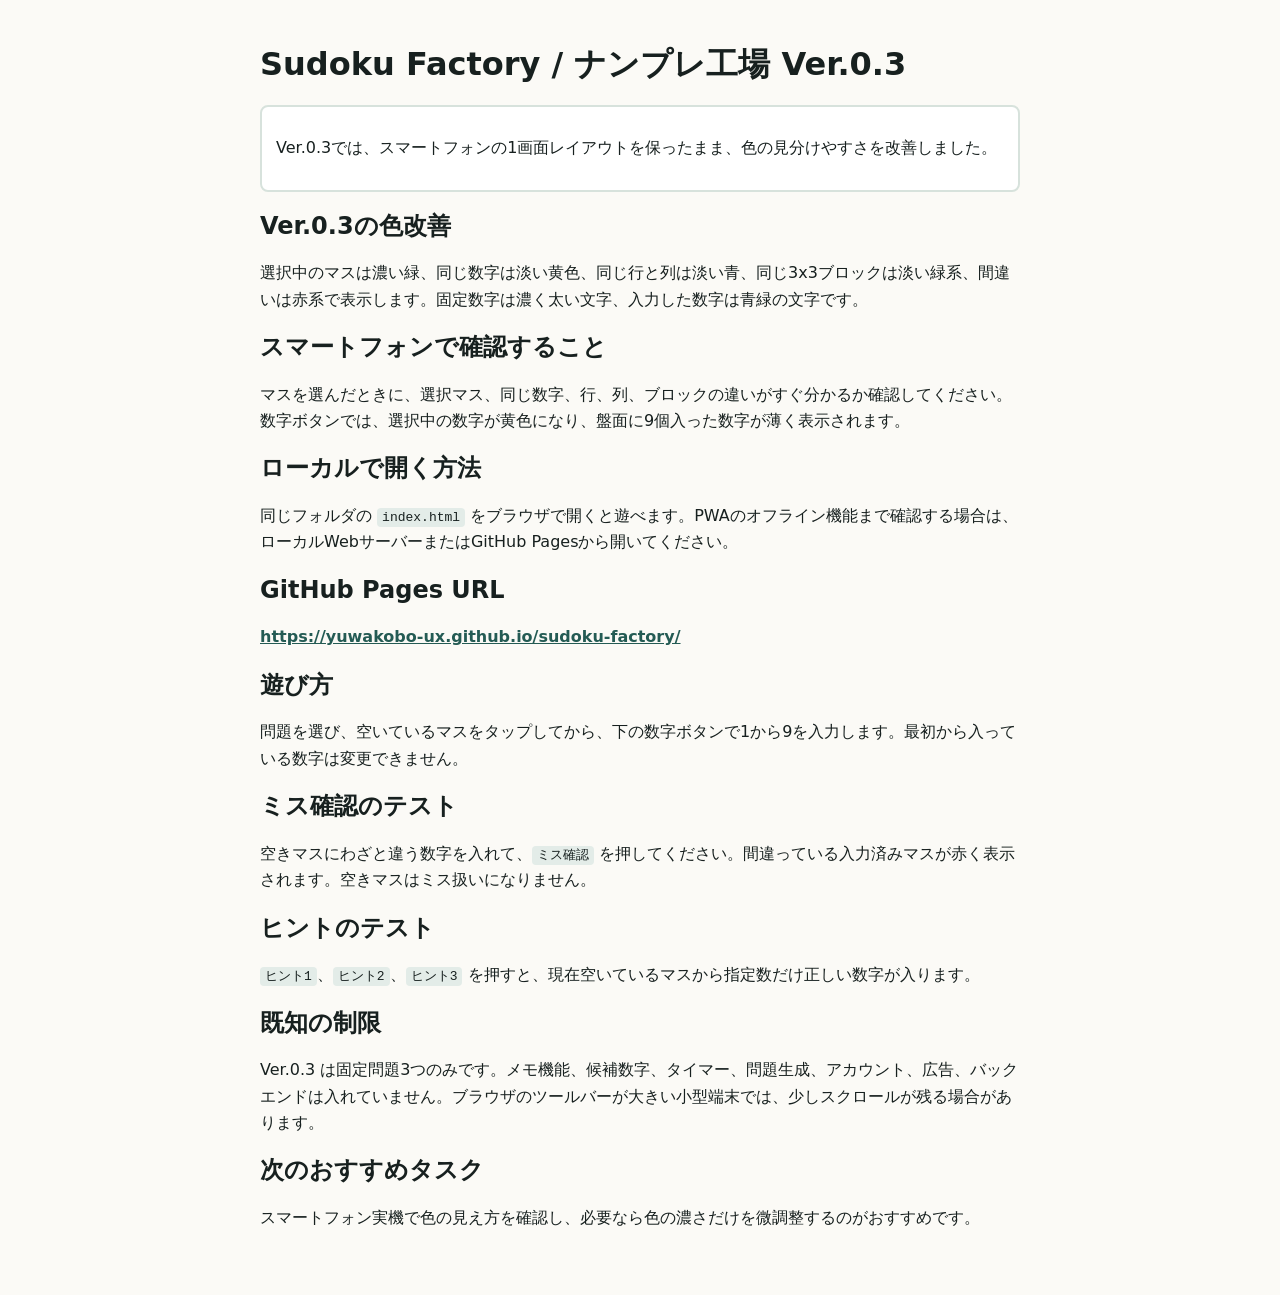
==== OPEN_ME_FIRST.html @ f2e09ce6 "ver0.3 improve sudoku color clarity" ====
<!doctype html>
<html lang="ja">
<head>
  <meta charset="utf-8">
  <meta name="viewport" content="width=device-width, initial-scale=1">
  <title>OPEN ME FIRST - Sudoku Factory Ver.0.3</title>
  <style>
    body {
      max-width: 760px;
      margin: 0 auto;
      padding: 24px 16px 48px;
      color: #17201f;
      font-family: system-ui, -apple-system, BlinkMacSystemFont, "Segoe UI", sans-serif;
      line-height: 1.65;
      background: #fbfaf6;
    }
    h1, h2 {
      line-height: 1.2;
    }
    a {
      color: #245b54;
      font-weight: 700;
    }
    code {
      padding: 2px 5px;
      border-radius: 4px;
      background: #e3ece8;
    }
    .box {
      border: 2px solid #d7e2dc;
      border-radius: 8px;
      padding: 12px 14px;
      background: #fff;
    }
  </style>
</head>
<body>
  <h1>Sudoku Factory / ナンプレ工場 Ver.0.3</h1>
  <div class="box">
    <p>Ver.0.3では、スマートフォンの1画面レイアウトを保ったまま、色の見分けやすさを改善しました。</p>
  </div>

  <h2>Ver.0.3の色改善</h2>
  <p>選択中のマスは濃い緑、同じ数字は淡い黄色、同じ行と列は淡い青、同じ3x3ブロックは淡い緑系、間違いは赤系で表示します。固定数字は濃く太い文字、入力した数字は青緑の文字です。</p>

  <h2>スマートフォンで確認すること</h2>
  <p>マスを選んだときに、選択マス、同じ数字、行、列、ブロックの違いがすぐ分かるか確認してください。数字ボタンでは、選択中の数字が黄色になり、盤面に9個入った数字が薄く表示されます。</p>

  <h2>ローカルで開く方法</h2>
  <p>同じフォルダの <code>index.html</code> をブラウザで開くと遊べます。PWAのオフライン機能まで確認する場合は、ローカルWebサーバーまたはGitHub Pagesから開いてください。</p>

  <h2>GitHub Pages URL</h2>
  <p><a href="https://yuwakobo-ux.github.io/sudoku-factory/">https://yuwakobo-ux.github.io/sudoku-factory/</a></p>

  <h2>遊び方</h2>
  <p>問題を選び、空いているマスをタップしてから、下の数字ボタンで1から9を入力します。最初から入っている数字は変更できません。</p>

  <h2>ミス確認のテスト</h2>
  <p>空きマスにわざと違う数字を入れて、<code>ミス確認</code> を押してください。間違っている入力済みマスが赤く表示されます。空きマスはミス扱いになりません。</p>

  <h2>ヒントのテスト</h2>
  <p><code>ヒント1</code>、<code>ヒント2</code>、<code>ヒント3</code> を押すと、現在空いているマスから指定数だけ正しい数字が入ります。</p>

  <h2>既知の制限</h2>
  <p>Ver.0.3 は固定問題3つのみです。メモ機能、候補数字、タイマー、問題生成、アカウント、広告、バックエンドは入れていません。ブラウザのツールバーが大きい小型端末では、少しスクロールが残る場合があります。</p>

  <h2>次のおすすめタスク</h2>
  <p>スマートフォン実機で色の見え方を確認し、必要なら色の濃さだけを微調整するのがおすすめです。</p>
</body>
</html>
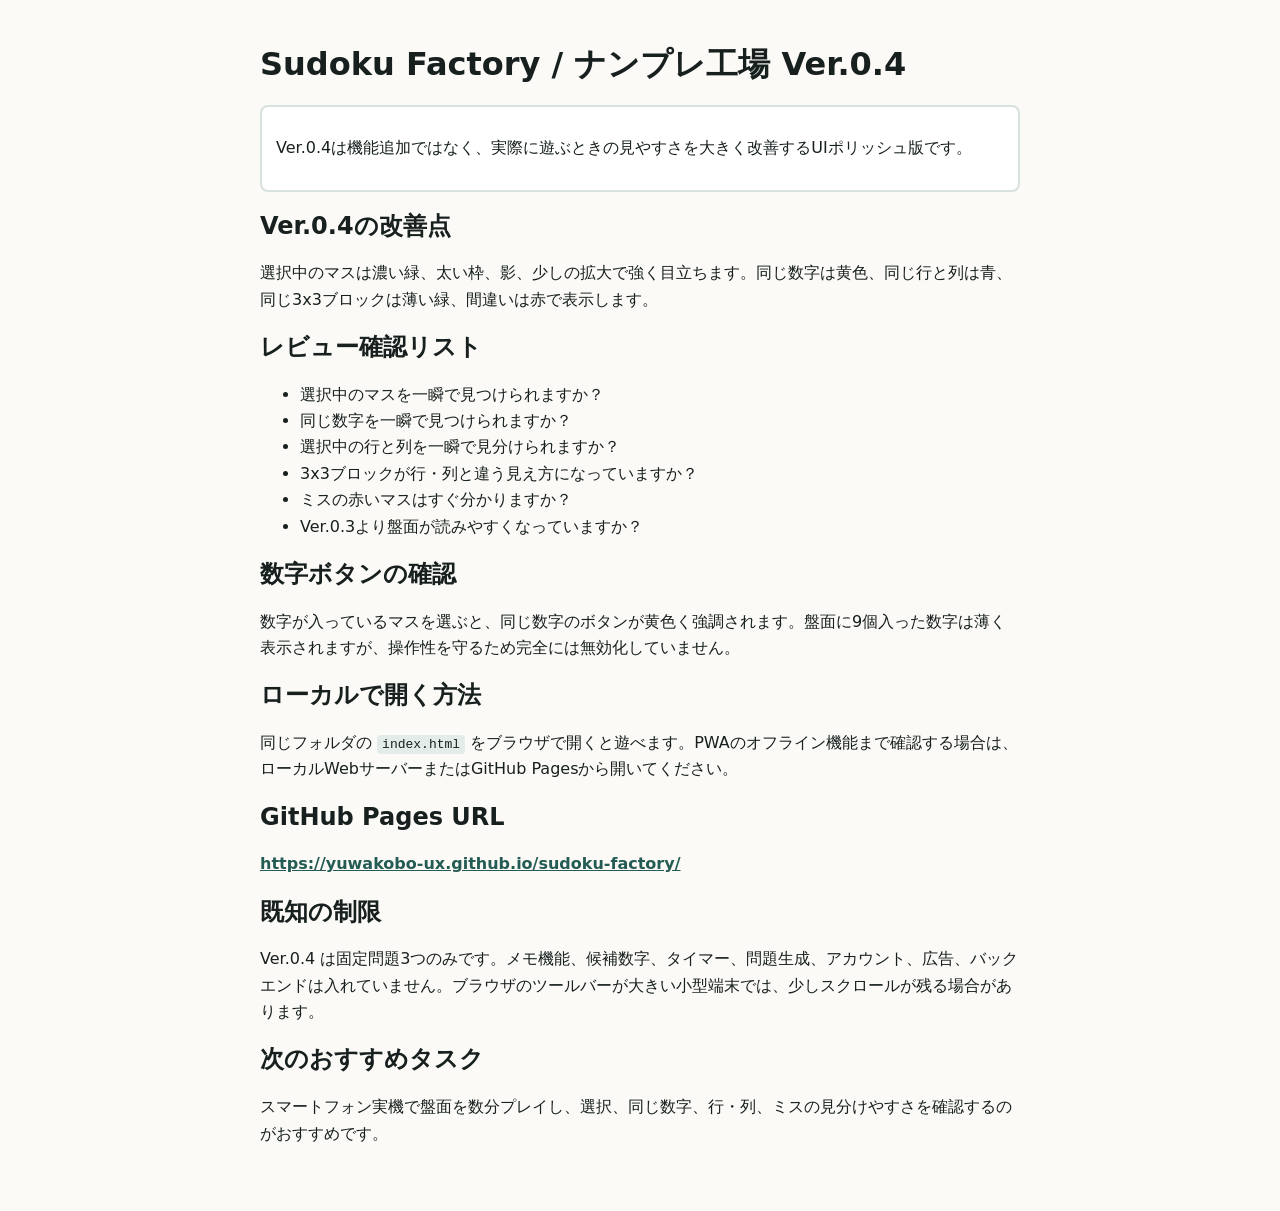
==== commit dd19e5d7: "ver0.4 professional sudoku ui polish" ====
--- a/OPEN_ME_FIRST.html
+++ b/OPEN_ME_FIRST.html
@@ -3,7 +3,7 @@
 <head>
   <meta charset="utf-8">
   <meta name="viewport" content="width=device-width, initial-scale=1">
-  <title>OPEN ME FIRST - Sudoku Factory Ver.0.3</title>
+  <title>OPEN ME FIRST - Sudoku Factory Ver.0.4</title>
   <style>
     body {
       max-width: 760px;
@@ -35,16 +35,26 @@
   </style>
 </head>
 <body>
-  <h1>Sudoku Factory / ナンプレ工場 Ver.0.3</h1>
+  <h1>Sudoku Factory / ナンプレ工場 Ver.0.4</h1>
   <div class="box">
-    <p>Ver.0.3では、スマートフォンの1画面レイアウトを保ったまま、色の見分けやすさを改善しました。</p>
+    <p>Ver.0.4は機能追加ではなく、実際に遊ぶときの見やすさを大きく改善するUIポリッシュ版です。</p>
   </div>
 
-  <h2>Ver.0.3の色改善</h2>
-  <p>選択中のマスは濃い緑、同じ数字は淡い黄色、同じ行と列は淡い青、同じ3x3ブロックは淡い緑系、間違いは赤系で表示します。固定数字は濃く太い文字、入力した数字は青緑の文字です。</p>
+  <h2>Ver.0.4の改善点</h2>
+  <p>選択中のマスは濃い緑、太い枠、影、少しの拡大で強く目立ちます。同じ数字は黄色、同じ行と列は青、同じ3x3ブロックは薄い緑、間違いは赤で表示します。</p>
 
-  <h2>スマートフォンで確認すること</h2>
-  <p>マスを選んだときに、選択マス、同じ数字、行、列、ブロックの違いがすぐ分かるか確認してください。数字ボタンでは、選択中の数字が黄色になり、盤面に9個入った数字が薄く表示されます。</p>
+  <h2>レビュー確認リスト</h2>
+  <ul>
+    <li>選択中のマスを一瞬で見つけられますか？</li>
+    <li>同じ数字を一瞬で見つけられますか？</li>
+    <li>選択中の行と列を一瞬で見分けられますか？</li>
+    <li>3x3ブロックが行・列と違う見え方になっていますか？</li>
+    <li>ミスの赤いマスはすぐ分かりますか？</li>
+    <li>Ver.0.3より盤面が読みやすくなっていますか？</li>
+  </ul>
+
+  <h2>数字ボタンの確認</h2>
+  <p>数字が入っているマスを選ぶと、同じ数字のボタンが黄色く強調されます。盤面に9個入った数字は薄く表示されますが、操作性を守るため完全には無効化していません。</p>
 
   <h2>ローカルで開く方法</h2>
   <p>同じフォルダの <code>index.html</code> をブラウザで開くと遊べます。PWAのオフライン機能まで確認する場合は、ローカルWebサーバーまたはGitHub Pagesから開いてください。</p>
@@ -52,19 +62,10 @@
   <h2>GitHub Pages URL</h2>
   <p><a href="https://yuwakobo-ux.github.io/sudoku-factory/">https://yuwakobo-ux.github.io/sudoku-factory/</a></p>
 
-  <h2>遊び方</h2>
-  <p>問題を選び、空いているマスをタップしてから、下の数字ボタンで1から9を入力します。最初から入っている数字は変更できません。</p>
-
-  <h2>ミス確認のテスト</h2>
-  <p>空きマスにわざと違う数字を入れて、<code>ミス確認</code> を押してください。間違っている入力済みマスが赤く表示されます。空きマスはミス扱いになりません。</p>
-
-  <h2>ヒントのテスト</h2>
-  <p><code>ヒント1</code>、<code>ヒント2</code>、<code>ヒント3</code> を押すと、現在空いているマスから指定数だけ正しい数字が入ります。</p>
-
   <h2>既知の制限</h2>
-  <p>Ver.0.3 は固定問題3つのみです。メモ機能、候補数字、タイマー、問題生成、アカウント、広告、バックエンドは入れていません。ブラウザのツールバーが大きい小型端末では、少しスクロールが残る場合があります。</p>
+  <p>Ver.0.4 は固定問題3つのみです。メモ機能、候補数字、タイマー、問題生成、アカウント、広告、バックエンドは入れていません。ブラウザのツールバーが大きい小型端末では、少しスクロールが残る場合があります。</p>
 
   <h2>次のおすすめタスク</h2>
-  <p>スマートフォン実機で色の見え方を確認し、必要なら色の濃さだけを微調整するのがおすすめです。</p>
+  <p>スマートフォン実機で盤面を数分プレイし、選択、同じ数字、行・列、ミスの見分けやすさを確認するのがおすすめです。</p>
 </body>
 </html>
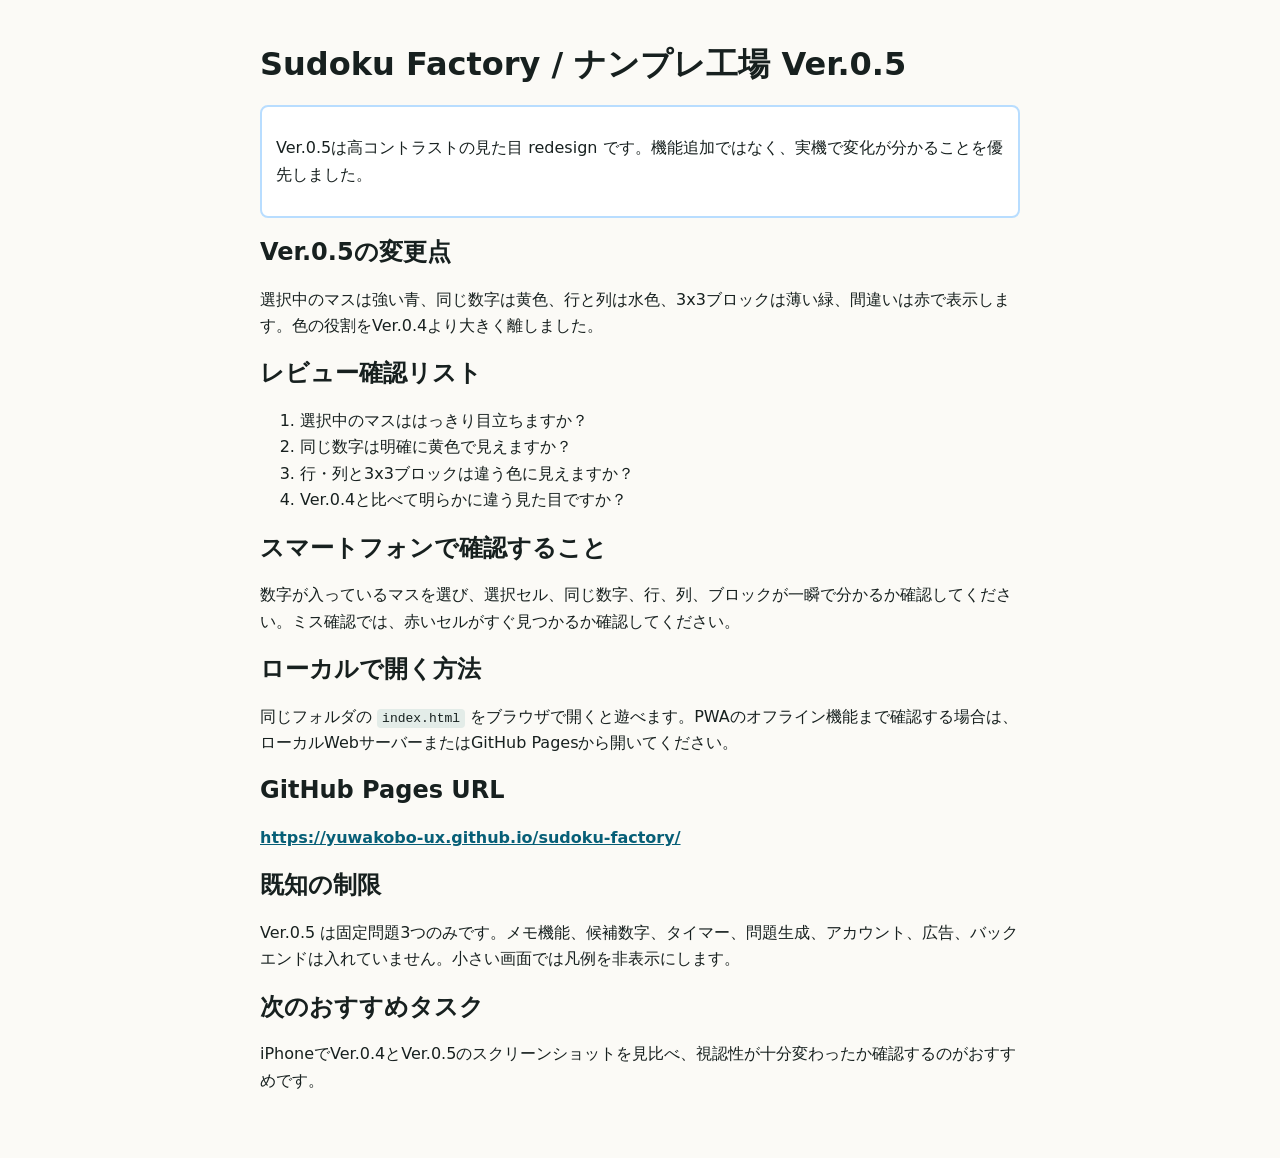
==== commit 32b1e342: "ver0.5 high contrast sudoku visual redesign" ====
--- a/OPEN_ME_FIRST.html
+++ b/OPEN_ME_FIRST.html
@@ -3,7 +3,7 @@
 <head>
   <meta charset="utf-8">
   <meta name="viewport" content="width=device-width, initial-scale=1">
-  <title>OPEN ME FIRST - Sudoku Factory Ver.0.4</title>
+  <title>OPEN ME FIRST - Sudoku Factory Ver.0.5</title>
   <style>
     body {
       max-width: 760px;
@@ -18,7 +18,7 @@
       line-height: 1.2;
     }
     a {
-      color: #245b54;
+      color: #075f77;
       font-weight: 700;
     }
     code {
@@ -27,7 +27,7 @@
       background: #e3ece8;
     }
     .box {
-      border: 2px solid #d7e2dc;
+      border: 2px solid #b8ddff;
       border-radius: 8px;
       padding: 12px 14px;
       background: #fff;
@@ -35,26 +35,24 @@
   </style>
 </head>
 <body>
-  <h1>Sudoku Factory / ナンプレ工場 Ver.0.4</h1>
+  <h1>Sudoku Factory / ナンプレ工場 Ver.0.5</h1>
   <div class="box">
-    <p>Ver.0.4は機能追加ではなく、実際に遊ぶときの見やすさを大きく改善するUIポリッシュ版です。</p>
+    <p>Ver.0.5は高コントラストの見た目 redesign です。機能追加ではなく、実機で変化が分かることを優先しました。</p>
   </div>
 
-  <h2>Ver.0.4の改善点</h2>
-  <p>選択中のマスは濃い緑、太い枠、影、少しの拡大で強く目立ちます。同じ数字は黄色、同じ行と列は青、同じ3x3ブロックは薄い緑、間違いは赤で表示します。</p>
+  <h2>Ver.0.5の変更点</h2>
+  <p>選択中のマスは強い青、同じ数字は黄色、行と列は水色、3x3ブロックは薄い緑、間違いは赤で表示します。色の役割をVer.0.4より大きく離しました。</p>
 
   <h2>レビュー確認リスト</h2>
-  <ul>
-    <li>選択中のマスを一瞬で見つけられますか？</li>
-    <li>同じ数字を一瞬で見つけられますか？</li>
-    <li>選択中の行と列を一瞬で見分けられますか？</li>
-    <li>3x3ブロックが行・列と違う見え方になっていますか？</li>
-    <li>ミスの赤いマスはすぐ分かりますか？</li>
-    <li>Ver.0.3より盤面が読みやすくなっていますか？</li>
-  </ul>
+  <ol>
+    <li>選択中のマスははっきり目立ちますか？</li>
+    <li>同じ数字は明確に黄色で見えますか？</li>
+    <li>行・列と3x3ブロックは違う色に見えますか？</li>
+    <li>Ver.0.4と比べて明らかに違う見た目ですか？</li>
+  </ol>
 
-  <h2>数字ボタンの確認</h2>
-  <p>数字が入っているマスを選ぶと、同じ数字のボタンが黄色く強調されます。盤面に9個入った数字は薄く表示されますが、操作性を守るため完全には無効化していません。</p>
+  <h2>スマートフォンで確認すること</h2>
+  <p>数字が入っているマスを選び、選択セル、同じ数字、行、列、ブロックが一瞬で分かるか確認してください。ミス確認では、赤いセルがすぐ見つかるか確認してください。</p>
 
   <h2>ローカルで開く方法</h2>
   <p>同じフォルダの <code>index.html</code> をブラウザで開くと遊べます。PWAのオフライン機能まで確認する場合は、ローカルWebサーバーまたはGitHub Pagesから開いてください。</p>
@@ -63,9 +61,9 @@
   <p><a href="https://yuwakobo-ux.github.io/sudoku-factory/">https://yuwakobo-ux.github.io/sudoku-factory/</a></p>
 
   <h2>既知の制限</h2>
-  <p>Ver.0.4 は固定問題3つのみです。メモ機能、候補数字、タイマー、問題生成、アカウント、広告、バックエンドは入れていません。ブラウザのツールバーが大きい小型端末では、少しスクロールが残る場合があります。</p>
+  <p>Ver.0.5 は固定問題3つのみです。メモ機能、候補数字、タイマー、問題生成、アカウント、広告、バックエンドは入れていません。小さい画面では凡例を非表示にします。</p>
 
   <h2>次のおすすめタスク</h2>
-  <p>スマートフォン実機で盤面を数分プレイし、選択、同じ数字、行・列、ミスの見分けやすさを確認するのがおすすめです。</p>
+  <p>iPhoneでVer.0.4とVer.0.5のスクリーンショットを見比べ、視認性が十分変わったか確認するのがおすすめです。</p>
 </body>
 </html>
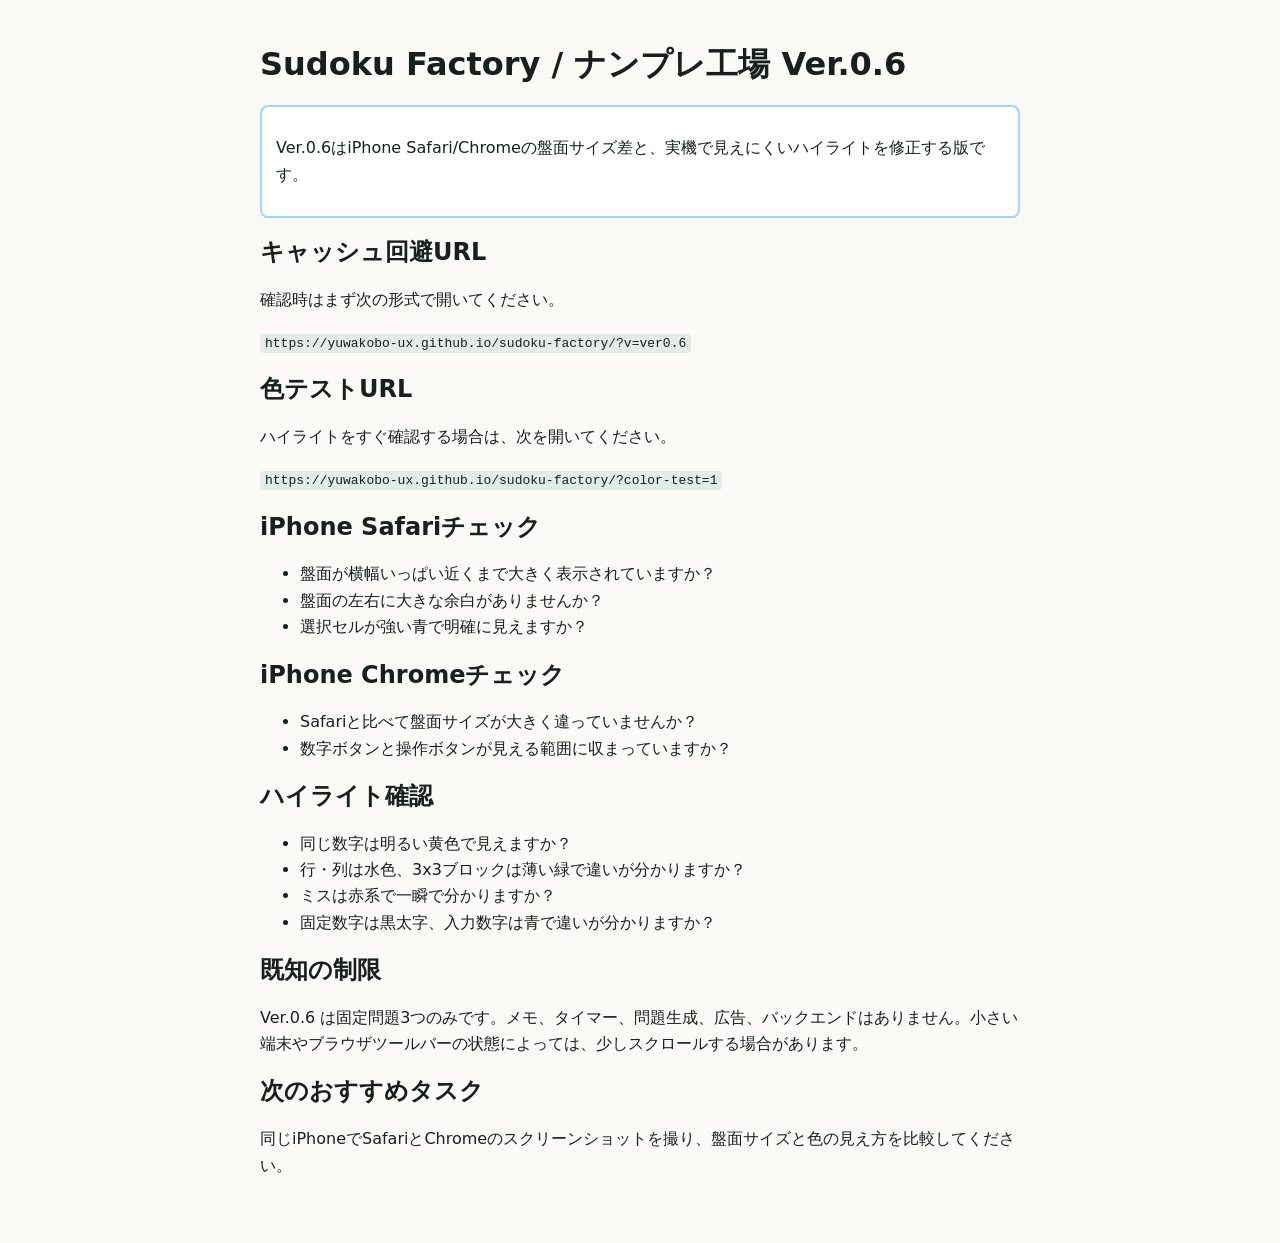
==== commit 9b8f5274: "ver0.6 fix safari chrome layout and contrast" ====
--- a/OPEN_ME_FIRST.html
+++ b/OPEN_ME_FIRST.html
@@ -3,7 +3,7 @@
 <head>
   <meta charset="utf-8">
   <meta name="viewport" content="width=device-width, initial-scale=1">
-  <title>OPEN ME FIRST - Sudoku Factory Ver.0.5</title>
+  <title>OPEN ME FIRST - Sudoku Factory Ver.0.6</title>
   <style>
     body {
       max-width: 760px;
@@ -18,7 +18,7 @@
       line-height: 1.2;
     }
     a {
-      color: #075f77;
+      color: #0057d8;
       font-weight: 700;
     }
     code {
@@ -27,7 +27,7 @@
       background: #e3ece8;
     }
     .box {
-      border: 2px solid #b8ddff;
+      border: 2px solid #9fd4ff;
       border-radius: 8px;
       padding: 12px 14px;
       background: #fff;
@@ -35,35 +35,44 @@
   </style>
 </head>
 <body>
-  <h1>Sudoku Factory / ナンプレ工場 Ver.0.5</h1>
+  <h1>Sudoku Factory / ナンプレ工場 Ver.0.6</h1>
   <div class="box">
-    <p>Ver.0.5は高コントラストの見た目 redesign です。機能追加ではなく、実機で変化が分かることを優先しました。</p>
+    <p>Ver.0.6はiPhone Safari/Chromeの盤面サイズ差と、実機で見えにくいハイライトを修正する版です。</p>
   </div>
 
-  <h2>Ver.0.5の変更点</h2>
-  <p>選択中のマスは強い青、同じ数字は黄色、行と列は水色、3x3ブロックは薄い緑、間違いは赤で表示します。色の役割をVer.0.4より大きく離しました。</p>
+  <h2>キャッシュ回避URL</h2>
+  <p>確認時はまず次の形式で開いてください。</p>
+  <p><code>https://yuwakobo-ux.github.io/sudoku-factory/?v=ver0.6</code></p>
 
-  <h2>レビュー確認リスト</h2>
-  <ol>
-    <li>選択中のマスははっきり目立ちますか？</li>
-    <li>同じ数字は明確に黄色で見えますか？</li>
-    <li>行・列と3x3ブロックは違う色に見えますか？</li>
-    <li>Ver.0.4と比べて明らかに違う見た目ですか？</li>
-  </ol>
+  <h2>色テストURL</h2>
+  <p>ハイライトをすぐ確認する場合は、次を開いてください。</p>
+  <p><code>https://yuwakobo-ux.github.io/sudoku-factory/?color-test=1</code></p>
 
-  <h2>スマートフォンで確認すること</h2>
-  <p>数字が入っているマスを選び、選択セル、同じ数字、行、列、ブロックが一瞬で分かるか確認してください。ミス確認では、赤いセルがすぐ見つかるか確認してください。</p>
+  <h2>iPhone Safariチェック</h2>
+  <ul>
+    <li>盤面が横幅いっぱい近くまで大きく表示されていますか？</li>
+    <li>盤面の左右に大きな余白がありませんか？</li>
+    <li>選択セルが強い青で明確に見えますか？</li>
+  </ul>
 
-  <h2>ローカルで開く方法</h2>
-  <p>同じフォルダの <code>index.html</code> をブラウザで開くと遊べます。PWAのオフライン機能まで確認する場合は、ローカルWebサーバーまたはGitHub Pagesから開いてください。</p>
+  <h2>iPhone Chromeチェック</h2>
+  <ul>
+    <li>Safariと比べて盤面サイズが大きく違っていませんか？</li>
+    <li>数字ボタンと操作ボタンが見える範囲に収まっていますか？</li>
+  </ul>
 
-  <h2>GitHub Pages URL</h2>
-  <p><a href="https://yuwakobo-ux.github.io/sudoku-factory/">https://yuwakobo-ux.github.io/sudoku-factory/</a></p>
+  <h2>ハイライト確認</h2>
+  <ul>
+    <li>同じ数字は明るい黄色で見えますか？</li>
+    <li>行・列は水色、3x3ブロックは薄い緑で違いが分かりますか？</li>
+    <li>ミスは赤系で一瞬で分かりますか？</li>
+    <li>固定数字は黒太字、入力数字は青で違いが分かりますか？</li>
+  </ul>
 
   <h2>既知の制限</h2>
-  <p>Ver.0.5 は固定問題3つのみです。メモ機能、候補数字、タイマー、問題生成、アカウント、広告、バックエンドは入れていません。小さい画面では凡例を非表示にします。</p>
+  <p>Ver.0.6 は固定問題3つのみです。メモ、タイマー、問題生成、広告、バックエンドはありません。小さい端末やブラウザツールバーの状態によっては、少しスクロールする場合があります。</p>
 
   <h2>次のおすすめタスク</h2>
-  <p>iPhoneでVer.0.4とVer.0.5のスクリーンショットを見比べ、視認性が十分変わったか確認するのがおすすめです。</p>
+  <p>同じiPhoneでSafariとChromeのスクリーンショットを撮り、盤面サイズと色の見え方を比較してください。</p>
 </body>
 </html>
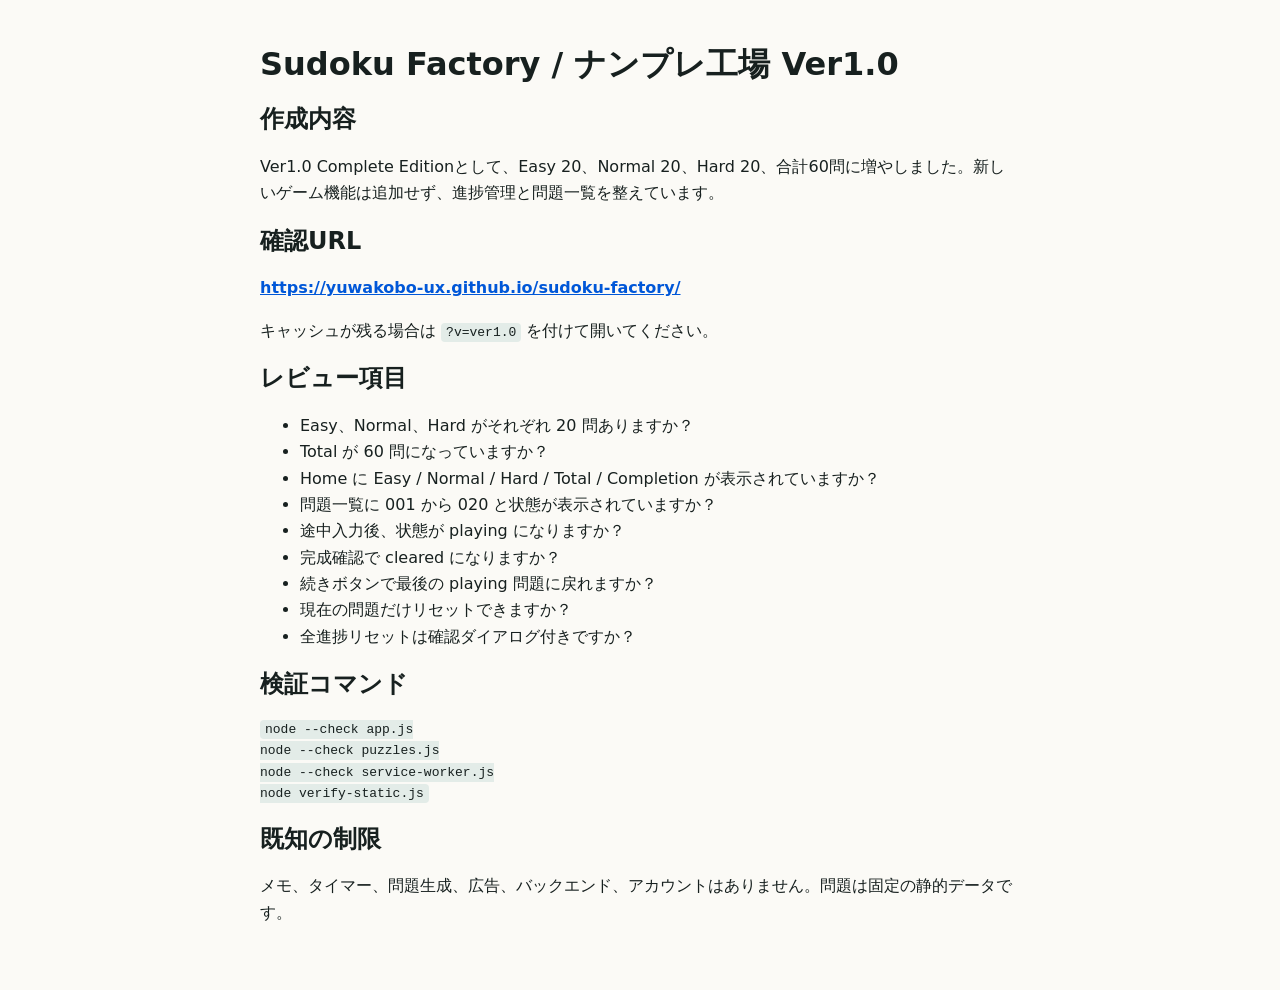
==== commit 36f195dd: "ver1.0 complete sudoku edition" ====
--- a/OPEN_ME_FIRST.html
+++ b/OPEN_ME_FIRST.html
@@ -3,7 +3,7 @@
 <head>
   <meta charset="utf-8">
   <meta name="viewport" content="width=device-width, initial-scale=1">
-  <title>OPEN ME FIRST - Sudoku Factory Ver.0.6</title>
+  <title>OPEN ME FIRST - Sudoku Factory Ver1.0</title>
   <style>
     body {
       max-width: 760px;
@@ -26,53 +26,38 @@
       border-radius: 4px;
       background: #e3ece8;
     }
-    .box {
-      border: 2px solid #9fd4ff;
-      border-radius: 8px;
-      padding: 12px 14px;
-      background: #fff;
-    }
   </style>
 </head>
 <body>
-  <h1>Sudoku Factory / ナンプレ工場 Ver.0.6</h1>
-  <div class="box">
-    <p>Ver.0.6はiPhone Safari/Chromeの盤面サイズ差と、実機で見えにくいハイライトを修正する版です。</p>
-  </div>
+  <h1>Sudoku Factory / ナンプレ工場 Ver1.0</h1>
 
-  <h2>キャッシュ回避URL</h2>
-  <p>確認時はまず次の形式で開いてください。</p>
-  <p><code>https://yuwakobo-ux.github.io/sudoku-factory/?v=ver0.6</code></p>
+  <h2>作成内容</h2>
+  <p>Ver1.0 Complete Editionとして、Easy 20、Normal 20、Hard 20、合計60問に増やしました。新しいゲーム機能は追加せず、進捗管理と問題一覧を整えています。</p>
 
-  <h2>色テストURL</h2>
-  <p>ハイライトをすぐ確認する場合は、次を開いてください。</p>
-  <p><code>https://yuwakobo-ux.github.io/sudoku-factory/?color-test=1</code></p>
+  <h2>確認URL</h2>
+  <p><a href="https://yuwakobo-ux.github.io/sudoku-factory/">https://yuwakobo-ux.github.io/sudoku-factory/</a></p>
+  <p>キャッシュが残る場合は <code>?v=ver1.0</code> を付けて開いてください。</p>
 
-  <h2>iPhone Safariチェック</h2>
+  <h2>レビュー項目</h2>
   <ul>
-    <li>盤面が横幅いっぱい近くまで大きく表示されていますか？</li>
-    <li>盤面の左右に大きな余白がありませんか？</li>
-    <li>選択セルが強い青で明確に見えますか？</li>
+    <li>Easy、Normal、Hard がそれぞれ 20 問ありますか？</li>
+    <li>Total が 60 問になっていますか？</li>
+    <li>Home に Easy / Normal / Hard / Total / Completion が表示されていますか？</li>
+    <li>問題一覧に 001 から 020 と状態が表示されていますか？</li>
+    <li>途中入力後、状態が playing になりますか？</li>
+    <li>完成確認で cleared になりますか？</li>
+    <li>続きボタンで最後の playing 問題に戻れますか？</li>
+    <li>現在の問題だけリセットできますか？</li>
+    <li>全進捗リセットは確認ダイアログ付きですか？</li>
   </ul>
 
-  <h2>iPhone Chromeチェック</h2>
-  <ul>
-    <li>Safariと比べて盤面サイズが大きく違っていませんか？</li>
-    <li>数字ボタンと操作ボタンが見える範囲に収まっていますか？</li>
-  </ul>
-
-  <h2>ハイライト確認</h2>
-  <ul>
-    <li>同じ数字は明るい黄色で見えますか？</li>
-    <li>行・列は水色、3x3ブロックは薄い緑で違いが分かりますか？</li>
-    <li>ミスは赤系で一瞬で分かりますか？</li>
-    <li>固定数字は黒太字、入力数字は青で違いが分かりますか？</li>
-  </ul>
+  <h2>検証コマンド</h2>
+  <pre><code>node --check app.js
+node --check puzzles.js
+node --check service-worker.js
+node verify-static.js</code></pre>
 
   <h2>既知の制限</h2>
-  <p>Ver.0.6 は固定問題3つのみです。メモ、タイマー、問題生成、広告、バックエンドはありません。小さい端末やブラウザツールバーの状態によっては、少しスクロールする場合があります。</p>
-
-  <h2>次のおすすめタスク</h2>
-  <p>同じiPhoneでSafariとChromeのスクリーンショットを撮り、盤面サイズと色の見え方を比較してください。</p>
+  <p>メモ、タイマー、問題生成、広告、バックエンド、アカウントはありません。問題は固定の静的データです。</p>
 </body>
 </html>
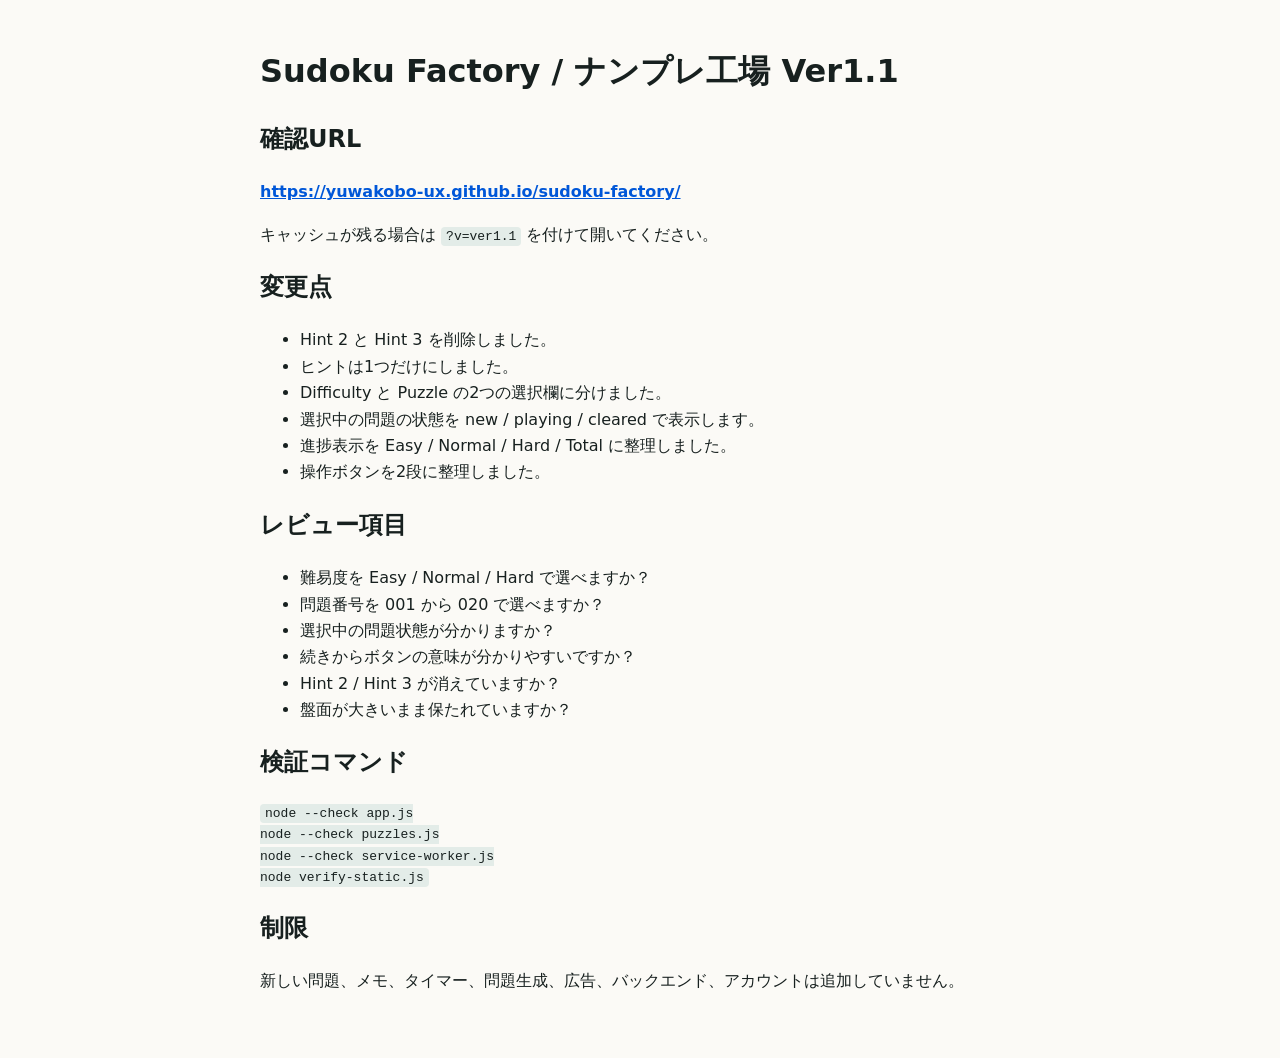
==== commit 6a040270: "ver1.1 improve puzzle selection and layout" ====
--- a/OPEN_ME_FIRST.html
+++ b/OPEN_ME_FIRST.html
@@ -3,7 +3,7 @@
 <head>
   <meta charset="utf-8">
   <meta name="viewport" content="width=device-width, initial-scale=1">
-  <title>OPEN ME FIRST - Sudoku Factory Ver1.0</title>
+  <title>OPEN ME FIRST - Sudoku Factory Ver1.1</title>
   <style>
     body {
       max-width: 760px;
@@ -13,9 +13,6 @@
       font-family: system-ui, -apple-system, BlinkMacSystemFont, "Segoe UI", sans-serif;
       line-height: 1.65;
       background: #fbfaf6;
-    }
-    h1, h2 {
-      line-height: 1.2;
     }
     a {
       color: #0057d8;
@@ -29,26 +26,30 @@
   </style>
 </head>
 <body>
-  <h1>Sudoku Factory / ナンプレ工場 Ver1.0</h1>
-
-  <h2>作成内容</h2>
-  <p>Ver1.0 Complete Editionとして、Easy 20、Normal 20、Hard 20、合計60問に増やしました。新しいゲーム機能は追加せず、進捗管理と問題一覧を整えています。</p>
+  <h1>Sudoku Factory / ナンプレ工場 Ver1.1</h1>
 
   <h2>確認URL</h2>
   <p><a href="https://yuwakobo-ux.github.io/sudoku-factory/">https://yuwakobo-ux.github.io/sudoku-factory/</a></p>
-  <p>キャッシュが残る場合は <code>?v=ver1.0</code> を付けて開いてください。</p>
+  <p>キャッシュが残る場合は <code>?v=ver1.1</code> を付けて開いてください。</p>
+
+  <h2>変更点</h2>
+  <ul>
+    <li>Hint 2 と Hint 3 を削除しました。</li>
+    <li>ヒントは1つだけにしました。</li>
+    <li>Difficulty と Puzzle の2つの選択欄に分けました。</li>
+    <li>選択中の問題の状態を new / playing / cleared で表示します。</li>
+    <li>進捗表示を Easy / Normal / Hard / Total に整理しました。</li>
+    <li>操作ボタンを2段に整理しました。</li>
+  </ul>
 
   <h2>レビュー項目</h2>
   <ul>
-    <li>Easy、Normal、Hard がそれぞれ 20 問ありますか？</li>
-    <li>Total が 60 問になっていますか？</li>
-    <li>Home に Easy / Normal / Hard / Total / Completion が表示されていますか？</li>
-    <li>問題一覧に 001 から 020 と状態が表示されていますか？</li>
-    <li>途中入力後、状態が playing になりますか？</li>
-    <li>完成確認で cleared になりますか？</li>
-    <li>続きボタンで最後の playing 問題に戻れますか？</li>
-    <li>現在の問題だけリセットできますか？</li>
-    <li>全進捗リセットは確認ダイアログ付きですか？</li>
+    <li>難易度を Easy / Normal / Hard で選べますか？</li>
+    <li>問題番号を 001 から 020 で選べますか？</li>
+    <li>選択中の問題状態が分かりますか？</li>
+    <li>続きからボタンの意味が分かりやすいですか？</li>
+    <li>Hint 2 / Hint 3 が消えていますか？</li>
+    <li>盤面が大きいまま保たれていますか？</li>
   </ul>
 
   <h2>検証コマンド</h2>
@@ -57,7 +58,7 @@
 node --check service-worker.js
 node verify-static.js</code></pre>
 
-  <h2>既知の制限</h2>
-  <p>メモ、タイマー、問題生成、広告、バックエンド、アカウントはありません。問題は固定の静的データです。</p>
+  <h2>制限</h2>
+  <p>新しい問題、メモ、タイマー、問題生成、広告、バックエンド、アカウントは追加していません。</p>
 </body>
 </html>
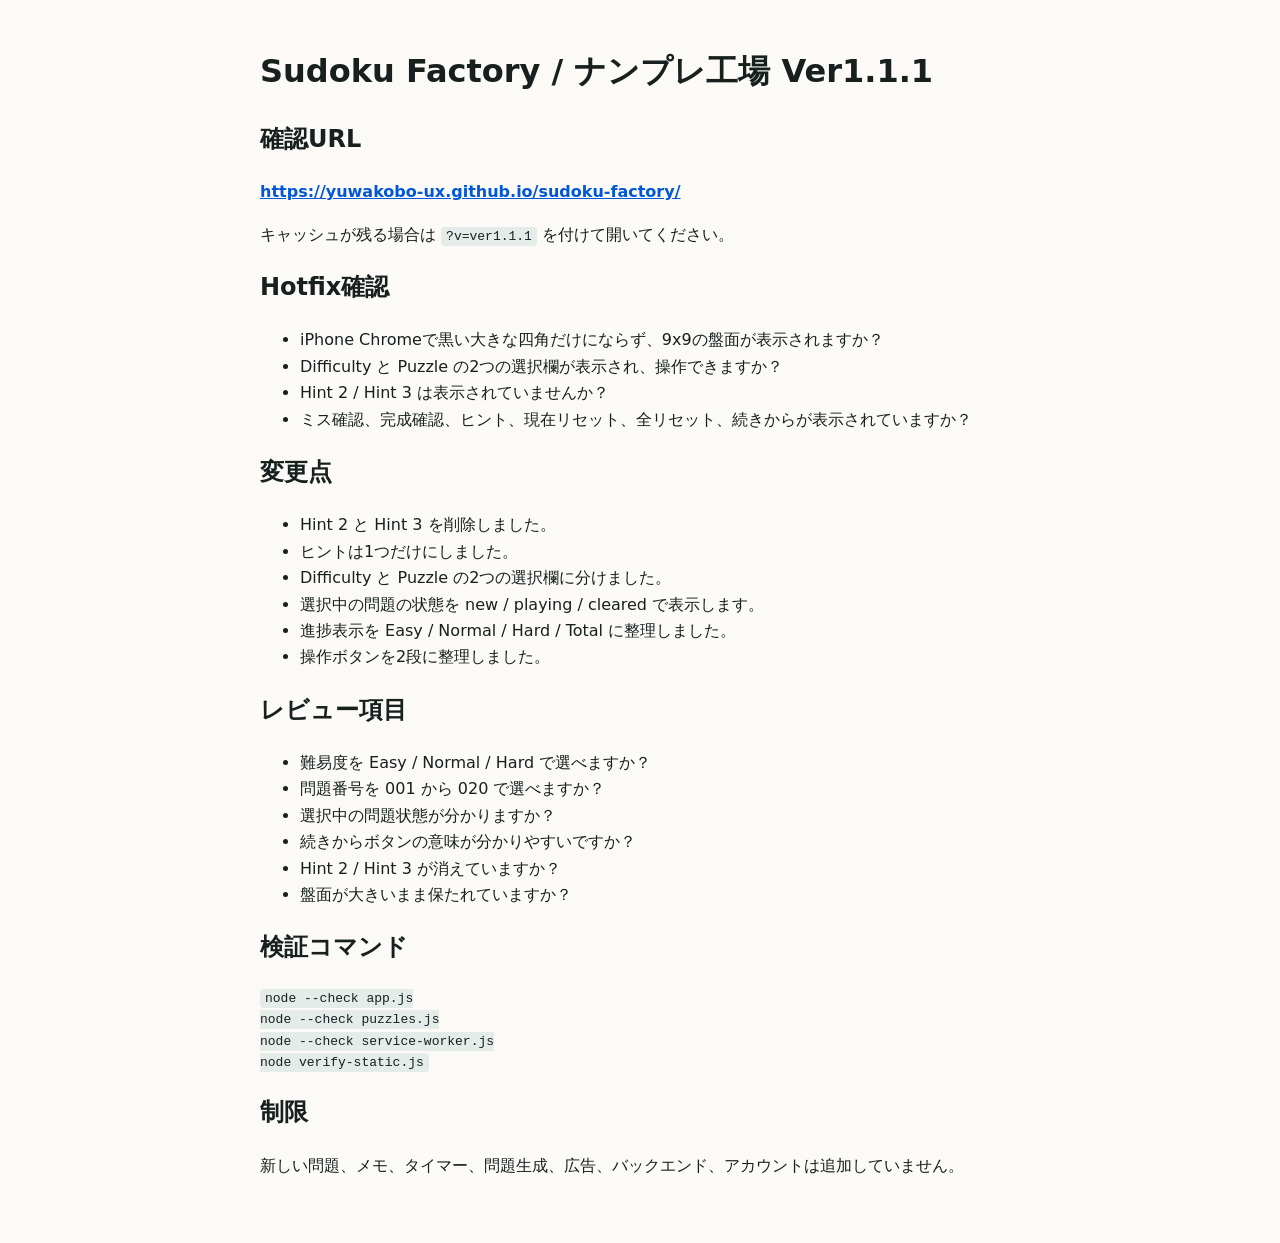
==== commit e2411a38: "ver1.1.1 fix black board layout bug" ====
--- a/OPEN_ME_FIRST.html
+++ b/OPEN_ME_FIRST.html
@@ -3,7 +3,7 @@
 <head>
   <meta charset="utf-8">
   <meta name="viewport" content="width=device-width, initial-scale=1">
-  <title>OPEN ME FIRST - Sudoku Factory Ver1.1</title>
+  <title>OPEN ME FIRST - Sudoku Factory Ver1.1.1</title>
   <style>
     body {
       max-width: 760px;
@@ -26,11 +26,19 @@
   </style>
 </head>
 <body>
-  <h1>Sudoku Factory / ナンプレ工場 Ver1.1</h1>
+  <h1>Sudoku Factory / ナンプレ工場 Ver1.1.1</h1>
 
   <h2>確認URL</h2>
   <p><a href="https://yuwakobo-ux.github.io/sudoku-factory/">https://yuwakobo-ux.github.io/sudoku-factory/</a></p>
-  <p>キャッシュが残る場合は <code>?v=ver1.1</code> を付けて開いてください。</p>
+  <p>キャッシュが残る場合は <code>?v=ver1.1.1</code> を付けて開いてください。</p>
+
+  <h2>Hotfix確認</h2>
+  <ul>
+    <li>iPhone Chromeで黒い大きな四角だけにならず、9x9の盤面が表示されますか？</li>
+    <li>Difficulty と Puzzle の2つの選択欄が表示され、操作できますか？</li>
+    <li>Hint 2 / Hint 3 は表示されていませんか？</li>
+    <li>ミス確認、完成確認、ヒント、現在リセット、全リセット、続きからが表示されていますか？</li>
+  </ul>
 
   <h2>変更点</h2>
   <ul>
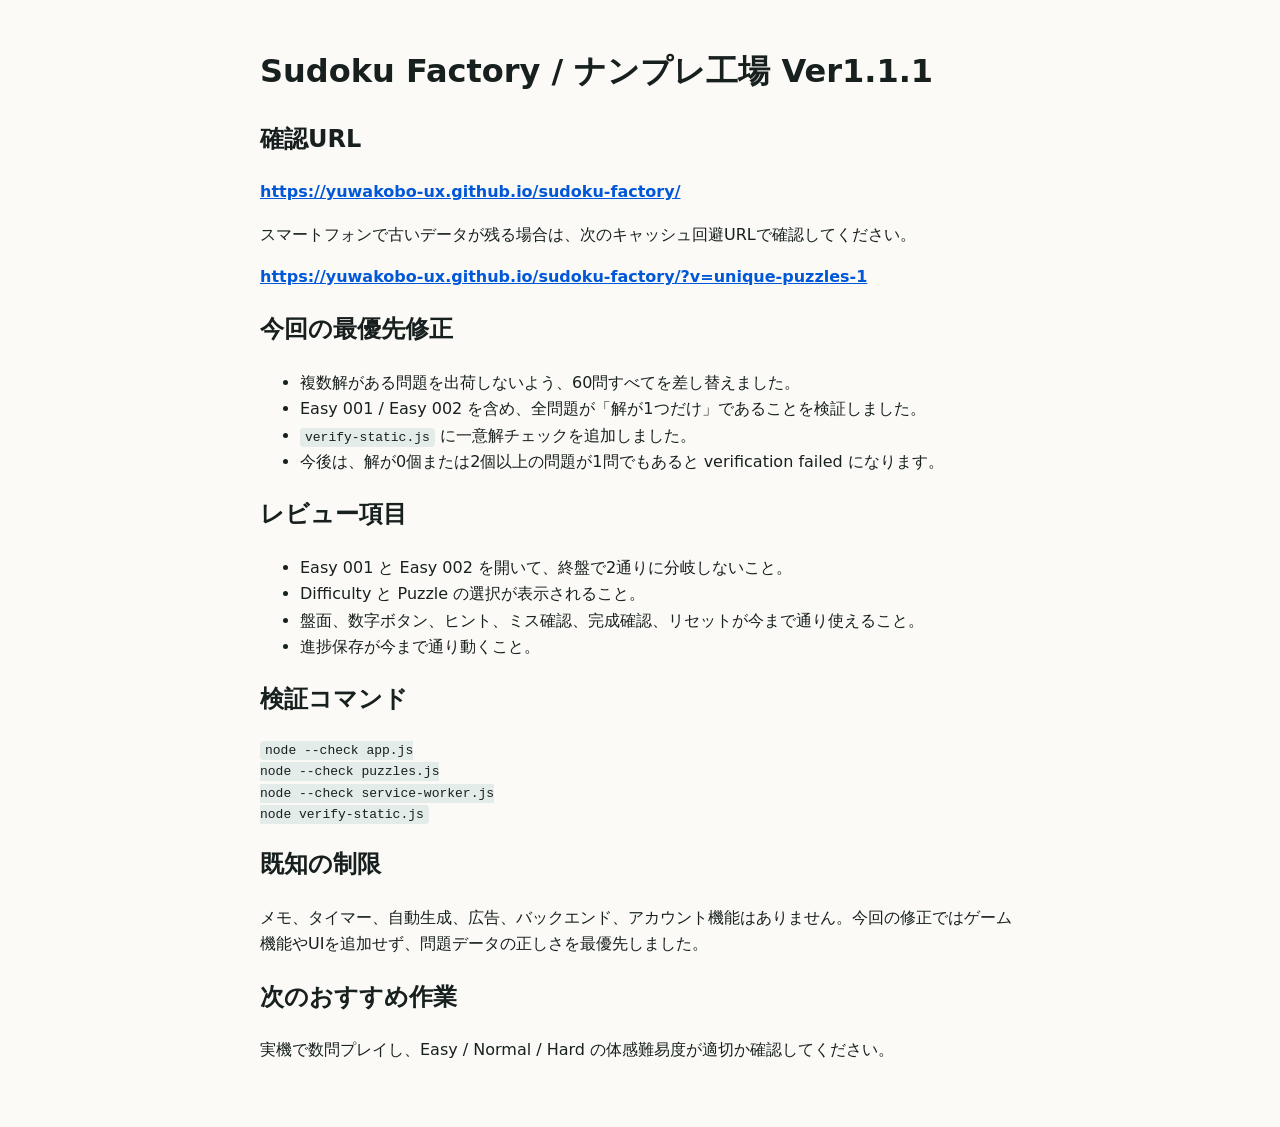
==== commit 7b94d981: "fix unique sudoku puzzle verification" ====
--- a/OPEN_ME_FIRST.html
+++ b/OPEN_ME_FIRST.html
@@ -30,34 +30,23 @@
 
   <h2>確認URL</h2>
   <p><a href="https://yuwakobo-ux.github.io/sudoku-factory/">https://yuwakobo-ux.github.io/sudoku-factory/</a></p>
-  <p>キャッシュが残る場合は <code>?v=ver1.1.1</code> を付けて開いてください。</p>
+  <p>スマートフォンで古いデータが残る場合は、次のキャッシュ回避URLで確認してください。</p>
+  <p><a href="https://yuwakobo-ux.github.io/sudoku-factory/?v=unique-puzzles-1">https://yuwakobo-ux.github.io/sudoku-factory/?v=unique-puzzles-1</a></p>
 
-  <h2>Hotfix確認</h2>
+  <h2>今回の最優先修正</h2>
   <ul>
-    <li>iPhone Chromeで黒い大きな四角だけにならず、9x9の盤面が表示されますか？</li>
-    <li>Difficulty と Puzzle の2つの選択欄が表示され、操作できますか？</li>
-    <li>Hint 2 / Hint 3 は表示されていませんか？</li>
-    <li>ミス確認、完成確認、ヒント、現在リセット、全リセット、続きからが表示されていますか？</li>
-  </ul>
-
-  <h2>変更点</h2>
-  <ul>
-    <li>Hint 2 と Hint 3 を削除しました。</li>
-    <li>ヒントは1つだけにしました。</li>
-    <li>Difficulty と Puzzle の2つの選択欄に分けました。</li>
-    <li>選択中の問題の状態を new / playing / cleared で表示します。</li>
-    <li>進捗表示を Easy / Normal / Hard / Total に整理しました。</li>
-    <li>操作ボタンを2段に整理しました。</li>
+    <li>複数解がある問題を出荷しないよう、60問すべてを差し替えました。</li>
+    <li>Easy 001 / Easy 002 を含め、全問題が「解が1つだけ」であることを検証しました。</li>
+    <li><code>verify-static.js</code> に一意解チェックを追加しました。</li>
+    <li>今後は、解が0個または2個以上の問題が1問でもあると verification failed になります。</li>
   </ul>
 
   <h2>レビュー項目</h2>
   <ul>
-    <li>難易度を Easy / Normal / Hard で選べますか？</li>
-    <li>問題番号を 001 から 020 で選べますか？</li>
-    <li>選択中の問題状態が分かりますか？</li>
-    <li>続きからボタンの意味が分かりやすいですか？</li>
-    <li>Hint 2 / Hint 3 が消えていますか？</li>
-    <li>盤面が大きいまま保たれていますか？</li>
+    <li>Easy 001 と Easy 002 を開いて、終盤で2通りに分岐しないこと。</li>
+    <li>Difficulty と Puzzle の選択が表示されること。</li>
+    <li>盤面、数字ボタン、ヒント、ミス確認、完成確認、リセットが今まで通り使えること。</li>
+    <li>進捗保存が今まで通り動くこと。</li>
   </ul>
 
   <h2>検証コマンド</h2>
@@ -66,7 +55,10 @@
 node --check service-worker.js
 node verify-static.js</code></pre>
 
-  <h2>制限</h2>
-  <p>新しい問題、メモ、タイマー、問題生成、広告、バックエンド、アカウントは追加していません。</p>
+  <h2>既知の制限</h2>
+  <p>メモ、タイマー、自動生成、広告、バックエンド、アカウント機能はありません。今回の修正ではゲーム機能やUIを追加せず、問題データの正しさを最優先しました。</p>
+
+  <h2>次のおすすめ作業</h2>
+  <p>実機で数問プレイし、Easy / Normal / Hard の体感難易度が適切か確認してください。</p>
 </body>
 </html>
